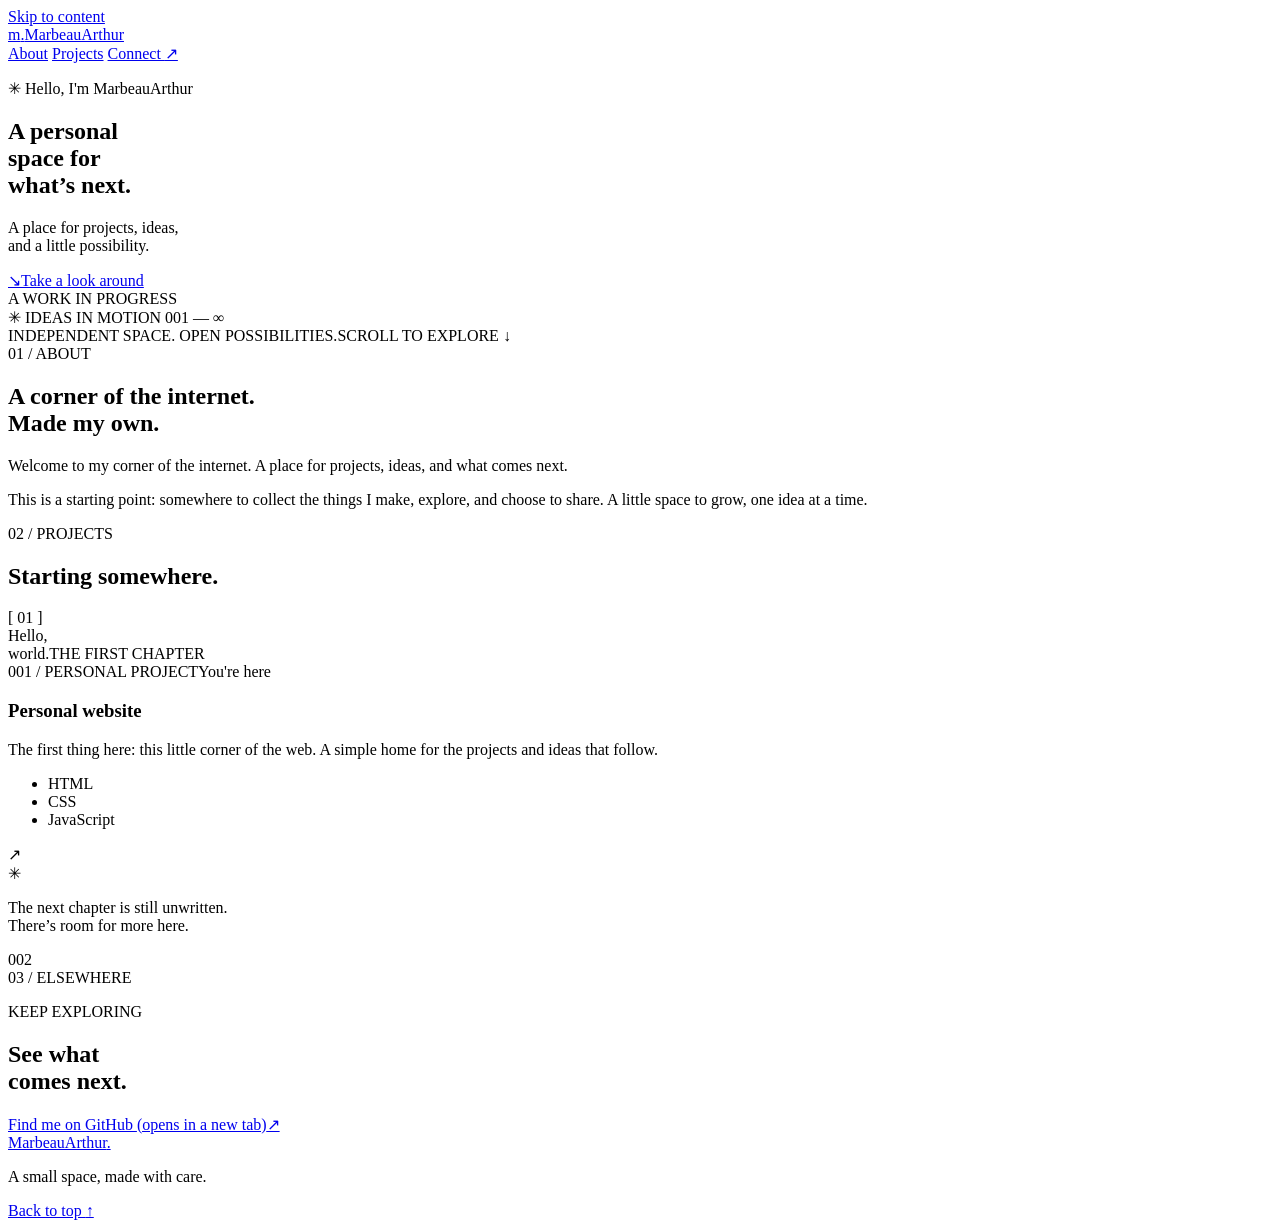
==== index.html @ 10254e7d "Add personal website homepage This is a new HTML file that serves as a personal website for MarbeauA" ====
<!doctype html>
<html lang="en">
  <head>
    <meta charset="utf-8" />
    <meta name="viewport" content="width=device-width, initial-scale=1" />
    <meta name="description" content="The personal space of MarbeauArthur. A place for projects, ideas, and what comes next." />
    <meta name="theme-color" content="#f4f1e9" />
    <title>MarbeauArthur — A personal space</title>
    <link rel="icon" href="favicon.svg" type="image/svg+xml" />
    <link rel="stylesheet" href="styles.css" />
    <script>
      try {
        const theme = localStorage.getItem('ma-theme');
        if (theme === 'light' || theme === 'dark') document.documentElement.dataset.theme = theme;
      } catch (_) {}
    </script>
    <script src="script.js" defer></script>
  </head>
  <body>
    <a class="skip-link" href="#main">Skip to content</a>
    <header class="site-header wrap">
      <a class="wordmark" href="#home" aria-label="MarbeauArthur home"><span class="brand-symbol" aria-hidden="true">m<span>.</span></span><span class="wordmark-name">MarbeauArthur</span></a>
      <nav class="main-nav" aria-label="Main navigation">
        <a href="#about">About</a>
        <a href="#projects">Projects</a>
        <a href="#connect">Connect <span aria-hidden="true">↗</span></a>
      </nav>
      <button class="theme-toggle" type="button" aria-label="Switch to dark theme" title="Switch to dark theme" hidden><span class="theme-symbol" aria-hidden="true"></span></button>
    </header>

    <main id="main">
      <section class="hero wrap" id="home" aria-labelledby="hero-title">
        <div class="hero-copy">
          <p class="eyebrow"><span class="small-cross" aria-hidden="true">✳</span> Hello, I'm MarbeauArthur</p>
          <h1 id="hero-title">A personal<br />space for<br /><span class="serif">what’s next.</span></h1>
          <p class="hero-description">A place for projects, ideas,<br class="desktop-break" /> and a little possibility.</p>
          <a class="round-link" href="#projects"><span class="round-arrow" aria-hidden="true">↘</span><span>Take a look around</span></a>
        </div>
        <div class="hero-art" role="img" aria-label="An abstract cobalt circle intersecting a cream arch, a small star, and fine orbital lines">
          <span class="art-label art-label-top" aria-hidden="true">A WORK IN PROGRESS</span>
          <div class="art-grid" aria-hidden="true"></div>
          <div class="art-orbit orbit-one" aria-hidden="true"></div>
          <div class="art-orbit orbit-two" aria-hidden="true"></div>
          <div class="art-circle" aria-hidden="true"></div>
          <div class="art-arch" aria-hidden="true"></div>
          <span class="art-star" aria-hidden="true">✳</span>
          <span class="art-label art-label-bottom" aria-hidden="true">IDEAS IN MOTION <span>001 — ∞</span></span>
        </div>
        <div class="hero-footnote"><span>INDEPENDENT SPACE. OPEN POSSIBILITIES.</span><span class="scroll-note">SCROLL TO EXPLORE <span aria-hidden="true">↓</span></span></div>
      </section>

      <section class="about-section wrap section-layout" id="about" aria-labelledby="about-title">
        <div class="section-index"><span>01 / ABOUT</span><span class="index-line" aria-hidden="true"></span></div>
        <div class="about-content">
          <h2 id="about-title">A corner of the internet.<br /><span class="serif">Made my own.</span></h2>
          <div class="about-details">
            <p class="lead">Welcome to my corner of the internet. A place for projects, ideas, and what comes next.</p>
            <p>This is a starting point: somewhere to collect the things I make, explore, and choose to share. A little space to grow, one idea at a time.</p>
          </div>
        </div>
      </section>

      <section class="projects-section wrap section-layout" id="projects" aria-labelledby="projects-title">
        <div class="section-index"><span>02 / PROJECTS</span><span class="index-line" aria-hidden="true"></span></div>
        <div class="projects-content">
          <div class="section-heading"><h2 id="projects-title">Starting <span class="serif">somewhere.</span></h2><span class="count">[ 01 ]</span></div>
          <article class="project">
            <div class="project-art" aria-hidden="true"><span class="mini-window"><span class="mini-window-bar"><i></i><i></i><i></i></span><span class="mini-window-content"><span class="mini-type">Hello,<br />world<span>.</span></span><span class="mini-orb"></span></span></span><span class="project-art-note">THE FIRST CHAPTER</span></div>
            <div class="project-information">
              <div class="project-topline"><span class="eyebrow">001 / PERSONAL PROJECT</span><span class="project-status"><span aria-hidden="true"></span>You're here</span></div>
              <h3>Personal website</h3>
              <p>The first thing here: this little corner of the web. A simple home for the projects and ideas that follow.</p>
              <div class="project-bottomline"><ul class="tags" aria-label="Technologies used"><li>HTML</li><li>CSS</li><li>JavaScript</li></ul><span class="project-symbol" aria-hidden="true">↗</span></div>
            </div>
          </article>
          <div class="next-project"><span class="next-star" aria-hidden="true">✳</span><p>The next chapter is still unwritten.<br /><span>There’s room for more here.</span></p><span class="next-number" aria-hidden="true">002</span></div>
        </div>
      </section>

      <section class="connect-section" id="connect" aria-labelledby="connect-title">
        <div class="wrap section-layout">
          <div class="section-index"><span>03 / ELSEWHERE</span><span class="index-line" aria-hidden="true"></span></div>
          <div class="connect-content"><p class="eyebrow">KEEP EXPLORING</p><h2 id="connect-title">See what<br /><span class="serif">comes next.</span></h2><a class="github-link" href="https://github.com/MarbeauArthur" target="_blank" rel="noopener noreferrer"><span>Find me on GitHub <span class="visually-hidden">(opens in a new tab)</span></span><span class="github-arrow" aria-hidden="true">↗</span></a></div>
        </div>
      </section>
    </main>

    <footer class="site-footer wrap"><a class="footer-name" href="#home">MarbeauArthur<span aria-hidden="true">.</span></a><p>A small space, made with care.</p><a class="back-to-top" href="#home">Back to top <span aria-hidden="true">↑</span></a></footer>
  </body>
</html>
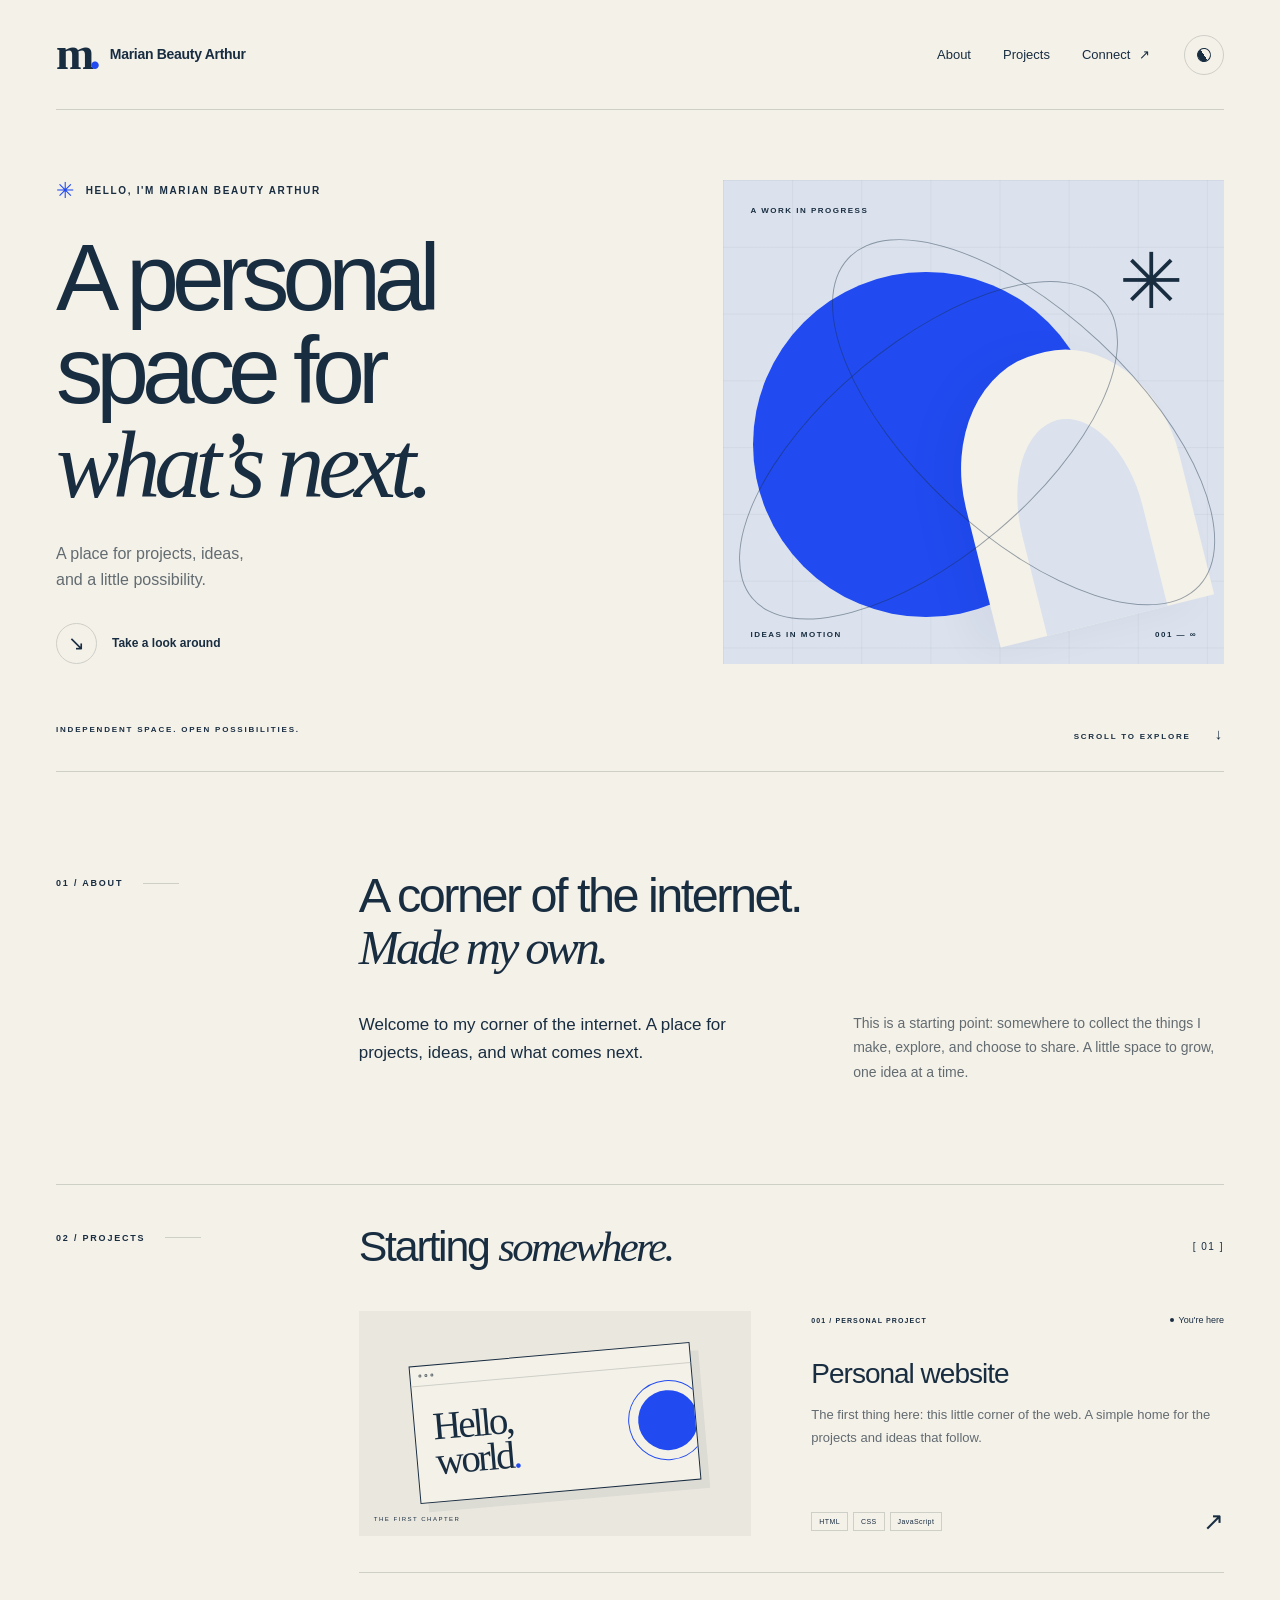
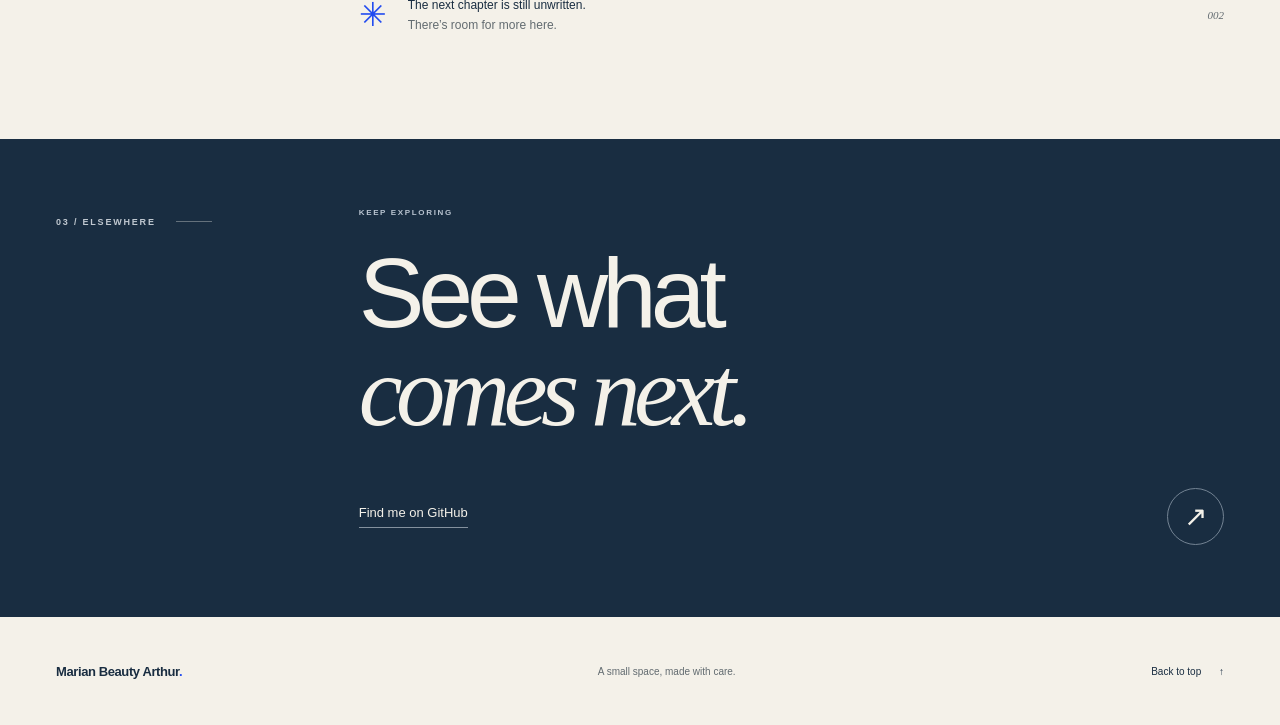
==== commit 60fb265d: "Update display name to Marian Beauty Arthur" ====
--- a/index.html
+++ b/index.html
@@ -3,9 +3,9 @@
   <head>
     <meta charset="utf-8" />
     <meta name="viewport" content="width=device-width, initial-scale=1" />
-    <meta name="description" content="The personal space of MarbeauArthur. A place for projects, ideas, and what comes next." />
+    <meta name="description" content="The personal space of Marian Beauty Arthur. A place for projects, ideas, and what comes next." />
     <meta name="theme-color" content="#f4f1e9" />
-    <title>MarbeauArthur — A personal space</title>
+    <title>Marian Beauty Arthur — A personal space</title>
     <link rel="icon" href="favicon.svg" type="image/svg+xml" />
     <link rel="stylesheet" href="styles.css" />
     <script>
@@ -19,7 +19,7 @@
   <body>
     <a class="skip-link" href="#main">Skip to content</a>
     <header class="site-header wrap">
-      <a class="wordmark" href="#home" aria-label="MarbeauArthur home"><span class="brand-symbol" aria-hidden="true">m<span>.</span></span><span class="wordmark-name">MarbeauArthur</span></a>
+      <a class="wordmark" href="#home" aria-label="Marian Beauty Arthur home"><span class="brand-symbol" aria-hidden="true">m<span>.</span></span><span class="wordmark-name">Marian Beauty Arthur</span></a>
       <nav class="main-nav" aria-label="Main navigation">
         <a href="#about">About</a>
         <a href="#projects">Projects</a>
@@ -31,7 +31,7 @@
     <main id="main">
       <section class="hero wrap" id="home" aria-labelledby="hero-title">
         <div class="hero-copy">
-          <p class="eyebrow"><span class="small-cross" aria-hidden="true">✳</span> Hello, I'm MarbeauArthur</p>
+          <p class="eyebrow"><span class="small-cross" aria-hidden="true">✳</span> Hello, I'm Marian Beauty Arthur</p>
           <h1 id="hero-title">A personal<br />space for<br /><span class="serif">what’s next.</span></h1>
           <p class="hero-description">A place for projects, ideas,<br class="desktop-break" /> and a little possibility.</p>
           <a class="round-link" href="#projects"><span class="round-arrow" aria-hidden="true">↘</span><span>Take a look around</span></a>
@@ -85,6 +85,6 @@
       </section>
     </main>
 
-    <footer class="site-footer wrap"><a class="footer-name" href="#home">MarbeauArthur<span aria-hidden="true">.</span></a><p>A small space, made with care.</p><a class="back-to-top" href="#home">Back to top <span aria-hidden="true">↑</span></a></footer>
+    <footer class="site-footer wrap"><a class="footer-name" href="#home">Marian Beauty Arthur<span aria-hidden="true">.</span></a><p>A small space, made with care.</p><a class="back-to-top" href="#home">Back to top <span aria-hidden="true">↑</span></a></footer>
   </body>
 </html>
--- a/styles.css
+++ b/styles.css
@@ -0,0 +1,248 @@
+@charset "UTF-8";
+
+:root {
+  color-scheme: light;
+  --paper: #f4f1e9;
+  --ink: #192d41;
+  --muted: #626b70;
+  --line: #cecfc7;
+  --blue: #214bf0;
+  --art-bg: #dbe2ed;
+  --art-cream: #f4f1e9;
+  --soft: #eae7de;
+  --connect-bg: #192d41;
+  --connect-ink: #f4f1e9;
+  --serif: Georgia, 'Times New Roman', serif;
+  font-family: Arial, Helvetica, sans-serif;
+  font-synthesis: none;
+  -webkit-font-smoothing: antialiased;
+}
+
+:root[data-theme="dark"] {
+  color-scheme: dark;
+  --paper: #162536;
+  --ink: #f1eee6;
+  --muted: #b1bac1;
+  --line: #41505d;
+  --blue: #95acff;
+  --art-bg: #2d4156;
+  --soft: #203247;
+  --connect-bg: #0f1c29;
+}
+
+* { box-sizing: border-box; }
+html { scroll-behavior: smooth; scroll-padding-top: 24px; }
+body { margin: 0; background: var(--paper); color: var(--ink); }
+body, button, a { -webkit-tap-highlight-color: transparent; }
+::selection { background: var(--blue); color: var(--paper); }
+a { color: inherit; text-decoration: none; }
+button { font: inherit; color: inherit; }
+button[hidden] { display: none; }
+button, a { touch-action: manipulation; }
+a:focus-visible, button:focus-visible { outline: 3px solid var(--blue); outline-offset: 6px; }
+p, h1, h2, h3 { margin: 0; }
+.wrap { width: min(1320px, calc(100% - 112px)); margin-inline: auto; }
+.visually-hidden { position: absolute; width: 1px; height: 1px; padding: 0; margin: -1px; overflow: hidden; clip: rect(0, 0, 0, 0); white-space: nowrap; border: 0; }
+.skip-link { position: absolute; z-index: 10; left: 20px; top: -100px; padding: 14px 20px; background: var(--ink); color: var(--paper); }
+.skip-link:focus { top: 16px; }
+.site-header { display: flex; align-items: center; gap: 34px; min-height: 110px; border-bottom: 1px solid var(--line); }
+.wordmark { display: inline-flex; align-items: center; gap: 15px; margin-right: auto; }
+.brand-symbol { font-family: var(--serif); font-size: 46px; font-weight: bold; line-height: .8; letter-spacing: -6px; }
+.brand-symbol > span { color: var(--blue); margin-left: 1px; }
+.wordmark-name { font-size: 14px; font-weight: 700; letter-spacing: -.3px; }
+.main-nav { display: flex; gap: 32px; font-size: 13px; }
+.main-nav a { padding: 14px 0; transition: color .2s ease; }
+.main-nav a:hover { color: var(--blue); }
+.main-nav a span { display: inline-block; margin-left: 5px; }
+.theme-toggle { display: grid; place-items: center; width: 40px; height: 40px; border: 1px solid var(--line); border-radius: 50%; background: transparent; cursor: pointer; }
+.theme-toggle:hover { border-color: var(--ink); }
+.theme-symbol { display: block; width: 14px; height: 14px; border: 1.5px solid currentColor; border-radius: 50%; background: linear-gradient(90deg, var(--ink) 50%, transparent 50%); transform: rotate(-35deg); }
+.hero { padding-top: 70px; display: grid; grid-template-columns: 1.17fr 1fr; column-gap: 7%; align-items: center; }
+.eyebrow { font-size: 10px; font-weight: 600; letter-spacing: 1.65px; line-height: 1.6; text-transform: uppercase; }
+.hero-copy > .eyebrow { display: flex; align-items: center; gap: 10px; margin-bottom: 29px; }
+.small-cross { font-size: 22px; color: var(--blue); font-weight: 400; line-height: 1; }
+h1 { font-size: clamp(66px, 7.4vw, 112px); font-weight: 500; letter-spacing: -.074em; line-height: .985; }
+.serif { font-family: var(--serif); font-weight: 400; font-style: italic; letter-spacing: -.065em; }
+.hero-description { font-size: 16px; line-height: 1.65; color: var(--muted); margin-top: 29px; }
+.round-link { display: inline-flex; gap: 15px; align-items: center; margin-top: 29px; font-size: 12px; font-weight: 600; }
+.round-arrow { display: grid; place-items: center; width: 41px; height: 41px; border: 1px solid var(--line); border-radius: 50%; font-size: 20px; transition: color .2s, background .2s, transform .2s; }
+.round-link:hover .round-arrow { background: var(--ink); color: var(--paper); transform: translate(2px, 2px); }
+.hero-art { position: relative; align-self: stretch; min-height: 480px; background: var(--art-bg); overflow: hidden; isolation: isolate; }
+.art-label { position: absolute; z-index: 5; left: 27px; right: 27px; font-size: 8px; letter-spacing: 1.5px; font-weight: 600; }
+.art-label-top { top: 26px; }
+.art-label-bottom { bottom: 25px; display: flex; justify-content: space-between; }
+.art-grid { position: absolute; inset: 0; background-image: linear-gradient(to right, #192d410c 1px, transparent 1px), linear-gradient(to bottom, #192d410c 1px, transparent 1px); background-size: 13.8% 13.8%; }
+.art-circle { position: absolute; width: 69%; aspect-ratio: 1; border-radius: 50%; background: #214bf0; left: 6%; top: 19%; }
+.art-arch { position: absolute; z-index: 2; width: 44%; height: 57%; border-radius: 48% 48% 0 0; left: 48%; top: 35%; background: var(--art-cream); transform: rotate(-14deg); box-shadow: -22px 0 40px #1120580b; }
+.art-arch::after { content: ''; position: absolute; inset: 25% 22% 0; border-radius: 60% 60% 0 0; background: var(--art-bg); }
+.art-orbit { position: absolute; z-index: 3; width: 92%; height: 44%; left: -5%; top: 34%; border: 1px solid #172c406b; border-radius: 50%; transform: rotate(-40deg); }
+.orbit-two { transform: rotate(43deg); width: 96%; height: 46%; left: 12%; top: 27%; }
+.art-star { position: absolute; z-index: 4; right: 8%; top: 13%; font-size: clamp(54px, 6vw, 83px); line-height: 1; color: var(--ink); font-weight: 400; }
+.hero-footnote { grid-column: 1 / -1; display: flex; justify-content: space-between; gap: 20px; padding: 33px 0 29px; margin-top: 28px; border-bottom: 1px solid var(--line); font-size: 8px; font-weight: 600; letter-spacing: 1.8px; }
+.scroll-note span { margin-left: 20px; font-size: 15px; }
+.section-layout { display: grid; grid-template-columns: 1fr 3.38fr; gap: 4%; }
+.section-index { display: flex; align-items: center; gap: 20px; height: 24px; font-size: 9px; font-weight: 600; letter-spacing: 1.8px; white-space: nowrap; padding-top: 5px; }
+.index-line { flex: 1; max-width: 36px; height: 1px; background: var(--line); }
+.about-section { padding-top: 97px; padding-bottom: 100px; }
+h2 { font-size: clamp(36px, 3.8vw, 56px); font-weight: 400; letter-spacing: -.052em; line-height: 1.08; }
+.about-details { margin-top: 36px; display: grid; grid-template-columns: 1.1fr 1fr; gap: 10%; }
+.about-details p { font-size: 14px; line-height: 1.75; color: var(--muted); }
+.about-details .lead { font-size: 17px; line-height: 1.65; color: var(--ink); }
+.projects-section { padding-top: 38px; padding-bottom: 104px; border-top: 1px solid var(--line); }
+.section-heading { display: flex; align-items: center; justify-content: space-between; gap: 20px; margin-bottom: 40px; }
+.section-heading h2 { font-size: clamp(32px, 3.35vw, 49px); }
+.count { font-size: 10px; font-variant-numeric: tabular-nums; letter-spacing: 1.5px; white-space: nowrap; }
+.project { display: grid; grid-template-columns: .95fr 1fr; gap: 7%; padding-bottom: 36px; }
+.project-art { min-height: 225px; background: var(--soft); display: flex; align-items: center; justify-content: center; position: relative; overflow: hidden; }
+.mini-window { display: block; width: 72%; transform: rotate(-5deg); border: 1px solid var(--ink); box-shadow: 8px 9px 0 #192d4110; background: var(--paper); }
+.mini-window-bar { display: flex; gap: 3px; padding: 8px; border-bottom: 1px solid var(--line); }
+.mini-window-bar i { width: 3px; height: 3px; border: 1px solid var(--muted); border-radius: 50%; }
+.mini-window-content { display: flex; position: relative; padding: 18px; min-height: 116px; align-items: center; overflow: hidden; }
+.mini-type { font-family: var(--serif); font-size: 39px; line-height: .9; letter-spacing: -2.8px; }
+.mini-type > span { color: var(--blue); }
+.mini-orb { position: absolute; width: 80px; height: 80px; border: 1px solid var(--blue); border-radius: 50%; right: -13px; top: 15px; }
+.mini-orb::before { content: ''; position: absolute; width: 60px; height: 60px; top: 9px; left: 9px; border-radius: 50%; background: var(--blue); }
+.project-art-note { position: absolute; bottom: 14px; left: 15px; font-size: 6px; letter-spacing: 1.5px; }
+.project-information { display: flex; flex-direction: column; padding-top: 4px; }
+.project-topline { display: flex; justify-content: space-between; gap: 10px; align-items: center; }
+.project-topline .eyebrow { font-size: 7px; letter-spacing: 1.1px; }
+.project-status { display: inline-flex; align-items: center; gap: 5px; font-size: 9px; white-space: nowrap; }
+.project-status > span { width: 4px; height: 4px; border-radius: 50%; background: var(--ink); }
+h3 { font-size: 28px; letter-spacing: -1px; font-weight: 400; margin-top: 32px; }
+.project-information > p { font-size: 13px; line-height: 1.8; color: var(--muted); margin-top: 13px; }
+.project-bottomline { margin-top: auto; padding-top: 25px; display: flex; align-items: center; justify-content: space-between; gap: 10px; }
+.tags { display: flex; flex-wrap: wrap; gap: 5px; margin: 0; padding: 0; list-style: none; }
+.tags li { padding: 5px 7px; border: 1px solid var(--line); font-size: 7px; letter-spacing: .4px; }
+.project-symbol { font-size: 25px; }
+.next-project { display: flex; align-items: center; gap: 21px; border-top: 1px solid var(--line); padding-top: 22px; }
+.next-star { font-size: 33px; line-height: 1; color: var(--blue); }
+.next-project p { font-size: 12px; line-height: 1.7; }
+.next-project p > span { color: var(--muted); }
+.next-number { margin-left: auto; font-size: 11px; color: var(--muted); font-family: var(--serif); font-style: italic; }
+.connect-section { background: var(--connect-bg); color: var(--connect-ink); padding: 68px 0 72px; }
+.connect-section .section-index { color: #c0c8d0; }
+.connect-section .index-line { background: #64717c; }
+.connect-content > .eyebrow { color: #b9c4d0; font-size: 8px; margin-bottom: 25px; }
+.connect-content h2 { font-size: clamp(58px, 7.7vw, 110px); line-height: .99; letter-spacing: -.062em; }
+.github-link { display: flex; justify-content: space-between; align-items: center; width: 100%; padding-top: 36px; margin-top: 12px; font-size: 13px; }
+.github-link > span:first-child { border-bottom: 1px solid #84919e; padding-bottom: 7px; }
+.github-arrow { display: grid; place-items: center; border: 1px solid #738393; border-radius: 50%; width: 57px; height: 57px; font-size: 28px; transition: background .2s, color .2s, transform .2s; }
+.github-link:hover .github-arrow { background: var(--connect-ink); color: var(--connect-bg); transform: translate(2px, -2px); }
+.connect-section a:focus-visible { outline-color: #b8c6ff; }
+.site-footer { min-height: 108px; display: flex; align-items: center; gap: 20px; }
+.footer-name { font-size: 13px; font-weight: 600; letter-spacing: -.4px; }
+.footer-name > span { color: var(--blue); }
+.site-footer p { color: var(--muted); font-size: 10px; margin-left: auto; margin-right: auto; }
+.back-to-top { font-size: 10px; }
+.back-to-top span { margin-left: 15px; }
+
+@media (min-width: 1550px) {
+  .hero { padding-top: 78px; }
+  .hero-art { min-height: 558px; }
+}
+
+@media (max-width: 1050px) {
+  .wrap { width: calc(100% - 72px); }
+  .site-header { min-height: 92px; gap: 25px; }
+  .main-nav { gap: 24px; }
+  .hero { gap: 5%; padding-top: 54px; }
+  h1 { font-size: clamp(65px, 7.3vw, 82px); }
+  .hero-art { min-height: 430px; }
+  .hero-copy > .eyebrow { font-size: 8px; letter-spacing: 1px; }
+  .hero-description { font-size: 14px; margin-top: 25px; }
+  .section-layout { grid-template-columns: 1fr 3.7fr; gap: 5%; }
+  .section-index { font-size: 8px; gap: 10px; letter-spacing: 1.2px; }
+  .index-line { max-width: 22px; }
+  .about-details { gap: 8%; }
+  .about-section { padding-block: 75px; }
+  .projects-section { padding-bottom: 75px; }
+  .project { gap: 6%; }
+  .project-art { min-height: 225px; }
+  .project-topline { flex-wrap: wrap; gap: 8px; }
+  h3 { margin-top: 22px; font-size: 26px; }
+  .project-information > p { font-size: 12px; }
+  .mini-type { font-size: 33px; }
+  .mini-window-content { padding: 14px; }
+  .mini-orb { width: 65px; height: 65px; top: 23px; }
+  .mini-orb::before { width: 47px; height: 47px; top: 8px; left: 8px; }
+}
+
+@media (max-width: 760px) {
+  .wrap { width: calc(100% - 40px); }
+  .site-header { min-height: 83px; gap: 16px; }
+  .wordmark { gap: 10px; }
+  .brand-symbol { font-size: 39px; letter-spacing: -5px; }
+  .wordmark-name { font-size: 12px; }
+  .main-nav { gap: 17px; font-size: 11px; }
+  .main-nav a:last-child { display: none; }
+  .theme-toggle { width: 34px; height: 34px; flex-shrink: 0; }
+  .hero { grid-template-columns: 1fr; padding-top: 43px; row-gap: 38px; }
+  .hero-copy > .eyebrow { margin-bottom: 25px; font-size: 9px; letter-spacing: 1.3px; }
+  h1 { font-size: clamp(66px, 12vw, 96px); }
+  .hero-description { font-size: 15px; margin-top: 24px; }
+  .desktop-break { display: none; }
+  .round-link { margin-top: 24px; }
+  .hero-art { width: 100%; aspect-ratio: 1.12; min-height: 0; }
+  .art-circle { width: 59%; top: 13%; left: 11%; }
+  .art-arch { width: 36%; height: 60%; top: 29%; left: 51%; }
+  .art-star { font-size: 70px; top: 12%; right: 13%; }
+  .art-orbit { width: 84%; left: -1%; top: 30%; }
+  .orbit-two { width: 87%; left: 17%; top: 25%; }
+  .hero-footnote { margin-top: -16px; padding-top: 0; padding-bottom: 25px; font-size: 7px; letter-spacing: 1.15px; }
+  .scroll-note { display: none; }
+  .section-layout { grid-template-columns: 1fr; gap: 24px; }
+  .section-index { font-size: 8px; }
+  .index-line { max-width: 40px; }
+  .about-section { padding-block: 51px 57px; }
+  h2 { font-size: clamp(35px, 6.8vw, 48px); }
+  .about-details { margin-top: 27px; gap: 23px; grid-template-columns: 1fr; max-width: 460px; }
+  .about-details .lead { font-size: 17px; }
+  .about-details p { font-size: 14px; }
+  .projects-section { padding-top: 30px; padding-bottom: 54px; }
+  .section-heading { margin-bottom: 28px; }
+  .section-heading h2 { font-size: clamp(31px, 6.5vw, 42px); }
+  .project { grid-template-columns: 1fr; gap: 24px; padding-bottom: 28px; }
+  .project-art { min-height: 270px; }
+  .mini-window { width: min(66%, 300px); }
+  .mini-window-content { min-height: 145px; padding: 25px; }
+  .mini-type { font-size: 48px; }
+  .mini-orb { width: 105px; height: 105px; top: 18px; right: -10px; }
+  .mini-orb::before { width: 77px; height: 77px; top: 13px; left: 13px; }
+  .project-information { padding-top: 0; }
+  .project-topline .eyebrow { font-size: 8px; letter-spacing: 1.2px; }
+  h3 { margin-top: 23px; font-size: 30px; }
+  .project-information > p { font-size: 14px; max-width: 450px; }
+  .project-bottomline { padding-top: 22px; }
+  .tags li { font-size: 8px; padding: 6px 9px; }
+  .project-symbol { display: none; }
+  .next-project { gap: 15px; }
+  .next-project p { font-size: 11px; }
+  .connect-section { padding-block: 37px 42px; }
+  .connect-section .section-layout { gap: 35px; }
+  .connect-content > .eyebrow { margin-bottom: 21px; }
+  .connect-content h2 { font-size: clamp(65px, 12vw, 94px); }
+  .github-link { padding-top: 23px; font-size: 12px; }
+  .github-arrow { width: 47px; height: 47px; font-size: 24px; }
+  .site-footer { min-height: 115px; display: grid; grid-template-columns: 1fr auto; gap: 0 15px; align-content: center; row-gap: 12px; }
+  .site-footer p { margin: 0; grid-column: 1; grid-row: 2; font-size: 9px; }
+  .back-to-top { grid-column: 2; grid-row: 1 / span 2; font-size: 9px; }
+  .back-to-top span { margin-left: 7px; }
+}
+
+@media (max-width: 380px) {
+  .wordmark-name { font-size: 10px; }
+  .site-header { gap: 13px; }
+  .main-nav { gap: 13px; font-size: 10px; }
+  .theme-toggle { width: 32px; height: 32px; }
+  h1 { font-size: 66px; }
+  .hero-copy > .eyebrow { font-size: 8px; }
+  .art-label { left: 20px; right: 20px; font-size: 7px; }
+  .art-star { font-size: 58px; }
+  .section-heading h2 { font-size: 30px; }
+  .mini-window { width: 74%; }
+}
+
+@media (prefers-reduced-motion: reduce) {
+  html { scroll-behavior: auto; }
+  *, *::before, *::after { transition: none !important; animation: none !important; }
+}
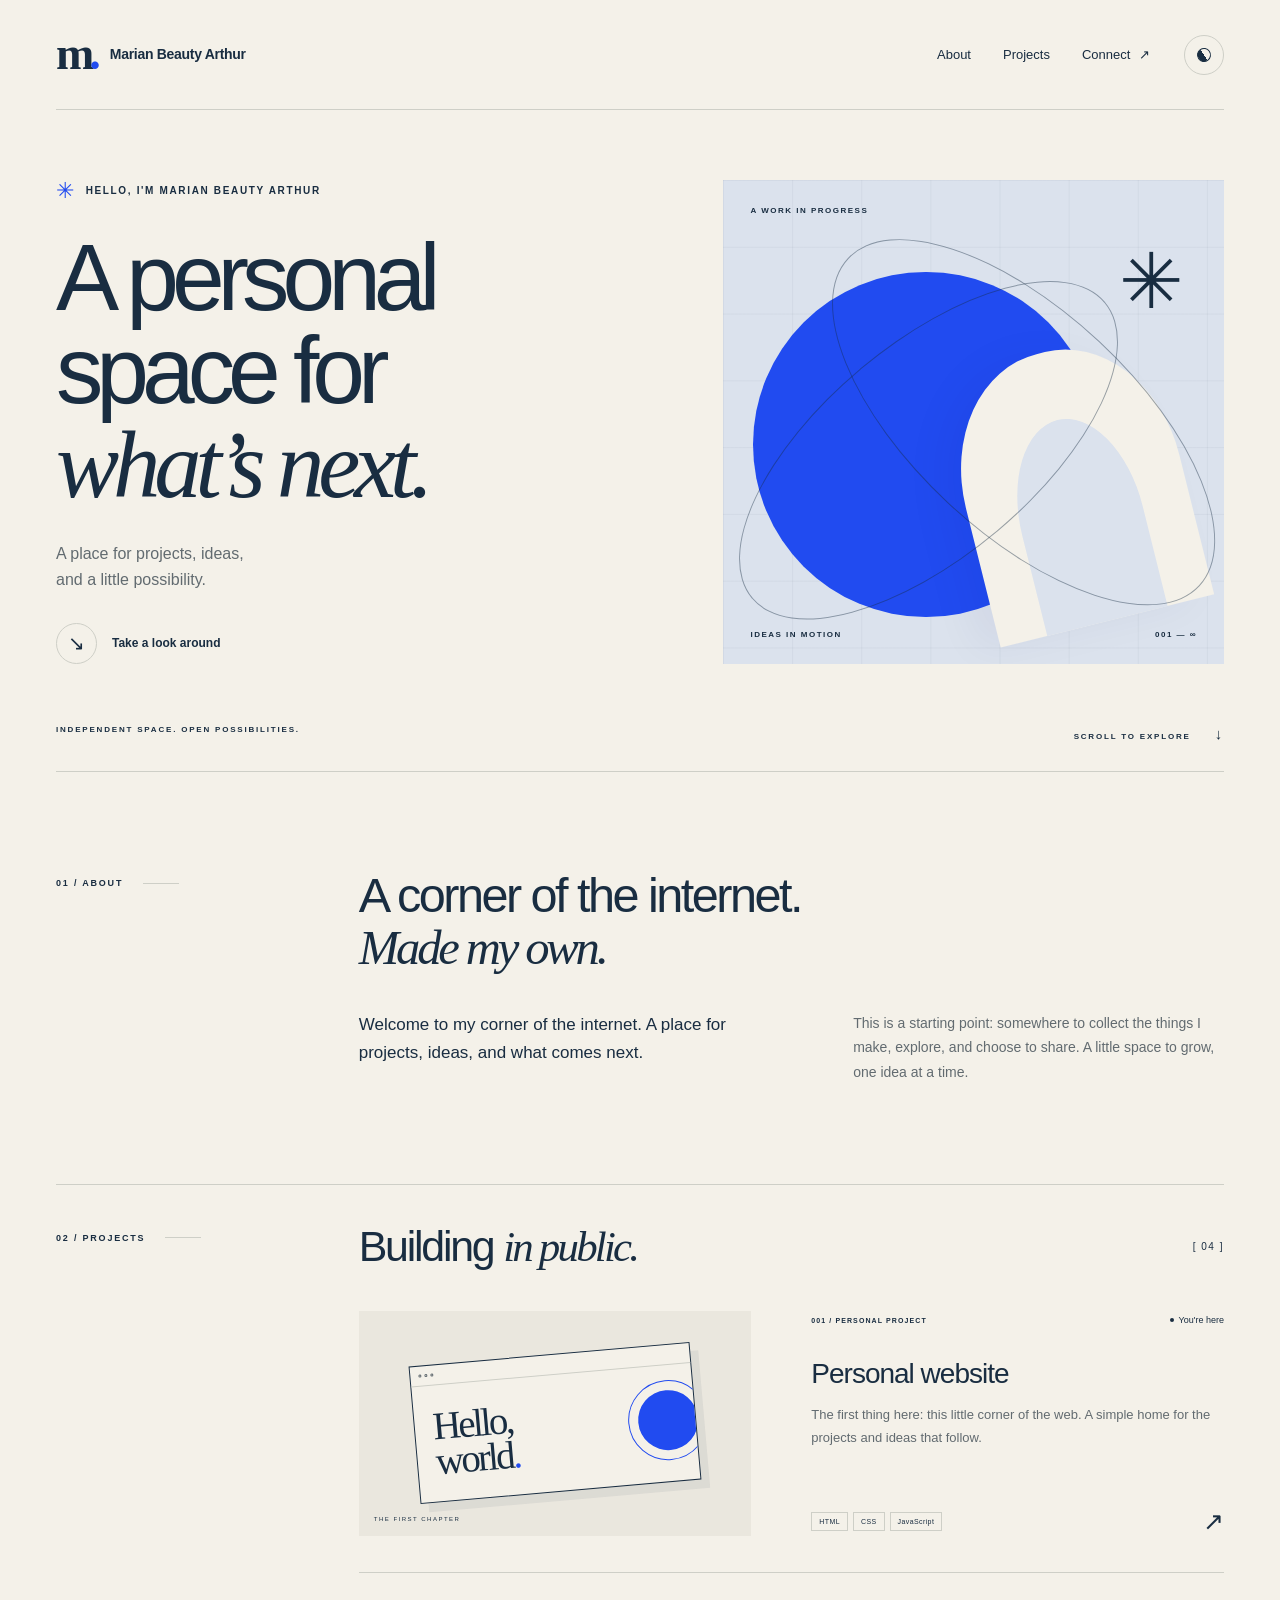
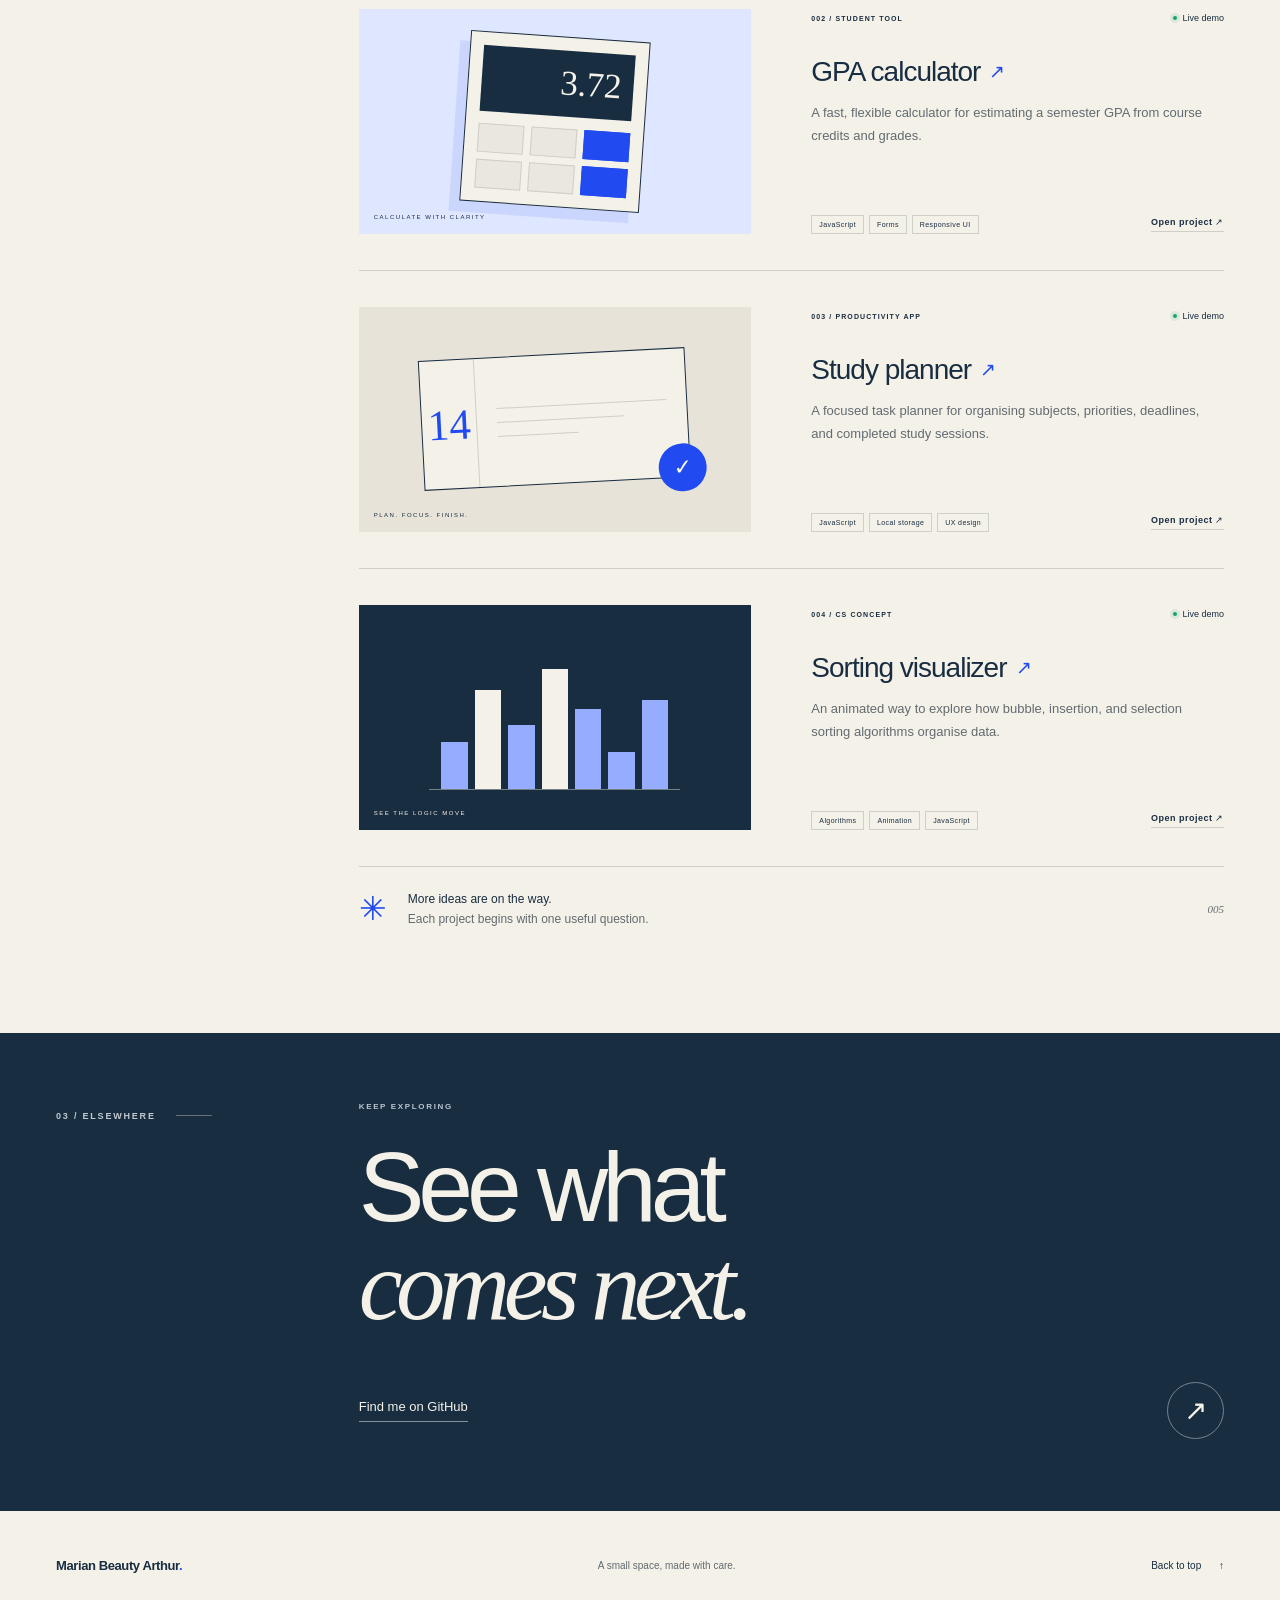
==== commit 48e01a54: "Refresh portfolio project showcase Showcase the new interactive GPA calculator, study planner, and s" ====
--- a/index.html
+++ b/index.html
@@ -63,7 +63,7 @@
       <section class="projects-section wrap section-layout" id="projects" aria-labelledby="projects-title">
         <div class="section-index"><span>02 / PROJECTS</span><span class="index-line" aria-hidden="true"></span></div>
         <div class="projects-content">
-          <div class="section-heading"><h2 id="projects-title">Starting <span class="serif">somewhere.</span></h2><span class="count">[ 01 ]</span></div>
+          <div class="section-heading"><h2 id="projects-title">Building <span class="serif">in public.</span></h2><span class="count">[ 04 ]</span></div>
           <article class="project">
             <div class="project-art" aria-hidden="true"><span class="mini-window"><span class="mini-window-bar"><i></i><i></i><i></i></span><span class="mini-window-content"><span class="mini-type">Hello,<br />world<span>.</span></span><span class="mini-orb"></span></span></span><span class="project-art-note">THE FIRST CHAPTER</span></div>
             <div class="project-information">
@@ -73,7 +73,43 @@
               <div class="project-bottomline"><ul class="tags" aria-label="Technologies used"><li>HTML</li><li>CSS</li><li>JavaScript</li></ul><span class="project-symbol" aria-hidden="true">↗</span></div>
             </div>
           </article>
-          <div class="next-project"><span class="next-star" aria-hidden="true">✳</span><p>The next chapter is still unwritten.<br /><span>There’s room for more here.</span></p><span class="next-number" aria-hidden="true">002</span></div>
+          <article class="project project--linked">
+            <a class="project-art project-art--gpa" href="projects/gpa-calculator/" aria-label="Open the GPA calculator project">
+              <span class="calculator-preview" aria-hidden="true"><span class="calculator-screen">3.72</span><span class="calculator-keys"><i></i><i></i><i></i><i></i><i></i><i></i></span></span>
+              <span class="project-art-note">CALCULATE WITH CLARITY</span>
+            </a>
+            <div class="project-information">
+              <div class="project-topline"><span class="eyebrow">002 / STUDENT TOOL</span><span class="project-status project-status--live"><span aria-hidden="true"></span>Live demo</span></div>
+              <h3><a class="project-title-link" href="projects/gpa-calculator/">GPA calculator <span aria-hidden="true">↗</span></a></h3>
+              <p>A fast, flexible calculator for estimating a semester GPA from course credits and grades.</p>
+              <div class="project-bottomline"><ul class="tags" aria-label="Technologies used"><li>JavaScript</li><li>Forms</li><li>Responsive UI</li></ul><a class="project-open" href="projects/gpa-calculator/" aria-label="Open GPA calculator">Open project <span aria-hidden="true">↗</span></a></div>
+            </div>
+          </article>
+          <article class="project project--linked">
+            <a class="project-art project-art--planner" href="projects/study-planner/" aria-label="Open the study planner project">
+              <span class="planner-preview" aria-hidden="true"><span class="planner-date">14</span><span class="planner-lines"><i></i><i></i><i></i></span><span class="planner-check">✓</span></span>
+              <span class="project-art-note">PLAN. FOCUS. FINISH.</span>
+            </a>
+            <div class="project-information">
+              <div class="project-topline"><span class="eyebrow">003 / PRODUCTIVITY APP</span><span class="project-status project-status--live"><span aria-hidden="true"></span>Live demo</span></div>
+              <h3><a class="project-title-link" href="projects/study-planner/">Study planner <span aria-hidden="true">↗</span></a></h3>
+              <p>A focused task planner for organising subjects, priorities, deadlines, and completed study sessions.</p>
+              <div class="project-bottomline"><ul class="tags" aria-label="Technologies used"><li>JavaScript</li><li>Local storage</li><li>UX design</li></ul><a class="project-open" href="projects/study-planner/" aria-label="Open study planner">Open project <span aria-hidden="true">↗</span></a></div>
+            </div>
+          </article>
+          <article class="project project--linked">
+            <a class="project-art project-art--algorithm" href="projects/algorithm-visualizer/" aria-label="Open the sorting algorithm visualizer project">
+              <span class="bars-preview" aria-hidden="true"><i style="--h: 36%"></i><i style="--h: 76%"></i><i style="--h: 49%"></i><i style="--h: 92%"></i><i style="--h: 61%"></i><i style="--h: 28%"></i><i style="--h: 68%"></i></span>
+              <span class="project-art-note">SEE THE LOGIC MOVE</span>
+            </a>
+            <div class="project-information">
+              <div class="project-topline"><span class="eyebrow">004 / CS CONCEPT</span><span class="project-status project-status--live"><span aria-hidden="true"></span>Live demo</span></div>
+              <h3><a class="project-title-link" href="projects/algorithm-visualizer/">Sorting visualizer <span aria-hidden="true">↗</span></a></h3>
+              <p>An animated way to explore how bubble, insertion, and selection sorting algorithms organise data.</p>
+              <div class="project-bottomline"><ul class="tags" aria-label="Technologies used"><li>Algorithms</li><li>Animation</li><li>JavaScript</li></ul><a class="project-open" href="projects/algorithm-visualizer/" aria-label="Open sorting visualizer">Open project <span aria-hidden="true">↗</span></a></div>
+            </div>
+          </article>
+          <div class="next-project"><span class="next-star" aria-hidden="true">✳</span><p>More ideas are on the way.<br /><span>Each project begins with one useful question.</span></p><span class="next-number" aria-hidden="true">005</span></div>
         </div>
       </section>
 
--- a/styles.css
+++ b/styles.css
@@ -92,8 +92,11 @@
 .section-heading { display: flex; align-items: center; justify-content: space-between; gap: 20px; margin-bottom: 40px; }
 .section-heading h2 { font-size: clamp(32px, 3.35vw, 49px); }
 .count { font-size: 10px; font-variant-numeric: tabular-nums; letter-spacing: 1.5px; white-space: nowrap; }
-.project { display: grid; grid-template-columns: .95fr 1fr; gap: 7%; padding-bottom: 36px; }
+.project { display: grid; grid-template-columns: .95fr 1fr; gap: 7%; padding: 36px 0; border-top: 1px solid var(--line); }
+.project:first-of-type { border-top: 0; padding-top: 0; }
 .project-art { min-height: 225px; background: var(--soft); display: flex; align-items: center; justify-content: center; position: relative; overflow: hidden; }
+.project--linked .project-art { transition: transform .25s ease, box-shadow .25s ease; }
+.project--linked .project-art:hover { transform: translateY(-4px); box-shadow: 0 16px 35px #192d4115; }
 .mini-window { display: block; width: 72%; transform: rotate(-5deg); border: 1px solid var(--ink); box-shadow: 8px 9px 0 #192d4110; background: var(--paper); }
 .mini-window-bar { display: flex; gap: 3px; padding: 8px; border-bottom: 1px solid var(--line); }
 .mini-window-bar i { width: 3px; height: 3px; border: 1px solid var(--muted); border-radius: 50%; }
@@ -108,12 +111,37 @@
 .project-topline .eyebrow { font-size: 7px; letter-spacing: 1.1px; }
 .project-status { display: inline-flex; align-items: center; gap: 5px; font-size: 9px; white-space: nowrap; }
 .project-status > span { width: 4px; height: 4px; border-radius: 50%; background: var(--ink); }
+.project-status--live > span { background: #18a36b; box-shadow: 0 0 0 3px #18a36b1f; }
 h3 { font-size: 28px; letter-spacing: -1px; font-weight: 400; margin-top: 32px; }
+.project-title-link { display: inline-flex; align-items: center; gap: 9px; }
+.project-title-link span { color: var(--blue); font-size: .68em; transition: transform .2s ease; }
+.project-title-link:hover span { transform: translate(3px, -3px); }
 .project-information > p { font-size: 13px; line-height: 1.8; color: var(--muted); margin-top: 13px; }
 .project-bottomline { margin-top: auto; padding-top: 25px; display: flex; align-items: center; justify-content: space-between; gap: 10px; }
 .tags { display: flex; flex-wrap: wrap; gap: 5px; margin: 0; padding: 0; list-style: none; }
 .tags li { padding: 5px 7px; border: 1px solid var(--line); font-size: 7px; letter-spacing: .4px; }
 .project-symbol { font-size: 25px; }
+.project-open { border-bottom: 1px solid var(--line); padding-bottom: 4px; font-size: 9px; font-weight: 700; letter-spacing: .5px; white-space: nowrap; }
+.project-open:hover { color: var(--blue); border-color: var(--blue); }
+.project-art--gpa { background: #dfe6ff; }
+.calculator-preview { width: 55%; max-width: 180px; border: 1px solid var(--ink); padding: 13px; background: var(--paper); transform: rotate(4deg); box-shadow: -10px 11px 0 #214bf01a; }
+.calculator-screen { display: block; padding: 13px 12px; margin-bottom: 12px; background: var(--ink); color: var(--paper); font-family: var(--serif); font-size: 35px; text-align: right; }
+.calculator-keys { display: grid; grid-template-columns: repeat(3, 1fr); gap: 7px; }
+.calculator-keys i { aspect-ratio: 1.6; border: 1px solid var(--line); background: var(--soft); }
+.calculator-keys i:nth-child(3n) { background: var(--blue); border-color: var(--blue); }
+.project-art--planner { background: #e8e3d8; }
+.planner-preview { position: relative; display: grid; grid-template-columns: 55px 1fr; width: 68%; min-height: 130px; border: 1px solid var(--ink); background: var(--paper); transform: rotate(-3deg); }
+.planner-date { display: grid; place-items: center; border-right: 1px solid var(--line); color: var(--blue); font-family: var(--serif); font-size: 43px; }
+.planner-lines { display: flex; flex-direction: column; justify-content: center; gap: 13px; padding: 20px; }
+.planner-lines i { display: block; height: 1px; background: var(--line); }
+.planner-lines i:nth-child(2) { width: 75%; }
+.planner-lines i:nth-child(3) { width: 48%; }
+.planner-check { position: absolute; display: grid; place-items: center; right: -17px; bottom: -15px; width: 48px; height: 48px; border-radius: 50%; background: var(--blue); color: white; font-size: 22px; }
+.project-art--algorithm { background: #192d41; }
+.project-art--algorithm .project-art-note { color: #f4f1e9; }
+.bars-preview { display: flex; align-items: flex-end; gap: 7px; width: 64%; height: 145px; padding: 14px 12px 0; border-bottom: 1px solid #f4f1e96b; }
+.bars-preview i { flex: 1; height: var(--h); background: #95acff; }
+.bars-preview i:nth-child(2), .bars-preview i:nth-child(4) { background: #f4f1e9; }
 .next-project { display: flex; align-items: center; gap: 21px; border-top: 1px solid var(--line); padding-top: 22px; }
 .next-star { font-size: 33px; line-height: 1; color: var(--blue); }
 .next-project p { font-size: 12px; line-height: 1.7; }
@@ -201,7 +229,8 @@
   .projects-section { padding-top: 30px; padding-bottom: 54px; }
   .section-heading { margin-bottom: 28px; }
   .section-heading h2 { font-size: clamp(31px, 6.5vw, 42px); }
-  .project { grid-template-columns: 1fr; gap: 24px; padding-bottom: 28px; }
+  .project { grid-template-columns: 1fr; gap: 24px; padding: 31px 0; }
+  .project:first-of-type { padding-top: 0; }
   .project-art { min-height: 270px; }
   .mini-window { width: min(66%, 300px); }
   .mini-window-content { min-height: 145px; padding: 25px; }
@@ -215,6 +244,7 @@
   .project-bottomline { padding-top: 22px; }
   .tags li { font-size: 8px; padding: 6px 9px; }
   .project-symbol { display: none; }
+  .project-open { font-size: 10px; }
   .next-project { gap: 15px; }
   .next-project p { font-size: 11px; }
   .connect-section { padding-block: 37px 42px; }
